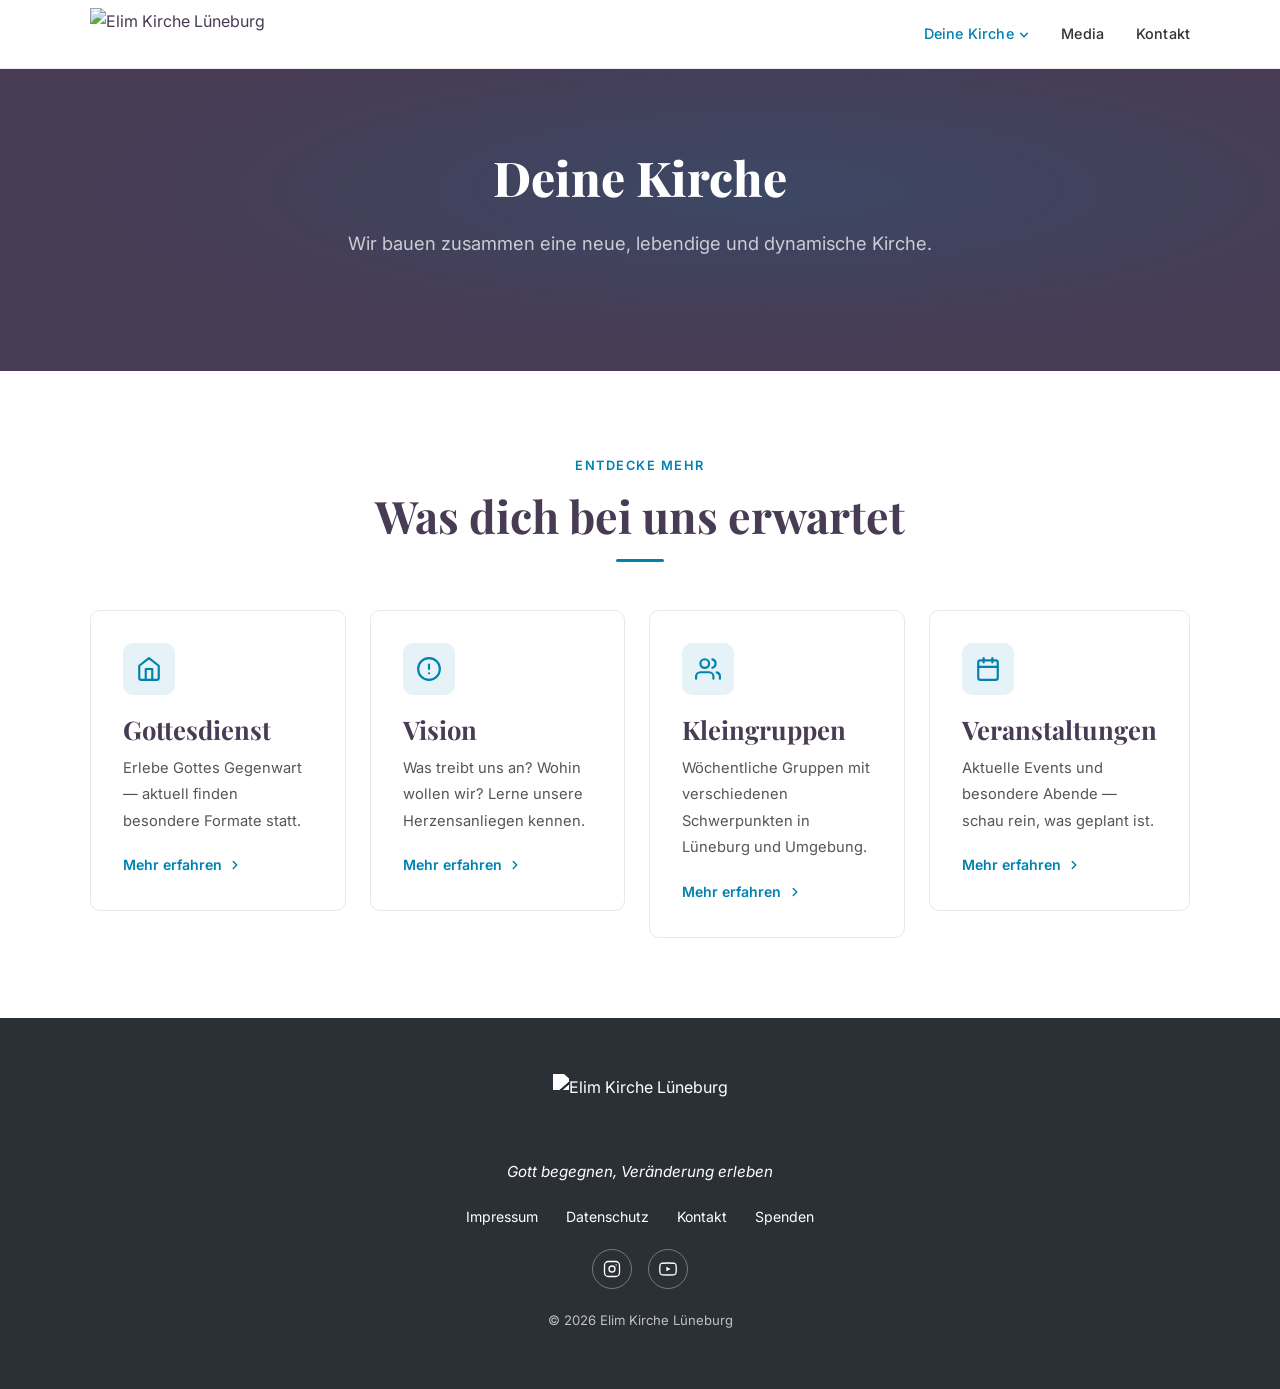
==== deine-kirche/index.html @ 9534fe43 "Add color palette, dropdown nav, and footer refinements - Apply primary/secondary/accent palette sit" ====
<!DOCTYPE html>
<html lang="de">
<head>
  <meta charset="UTF-8" />
  <meta name="viewport" content="width=device-width, initial-scale=1.0" />
  <title>Deine Kirche — Elim Kirche Lüneburg</title>
  <link rel="preconnect" href="https://fonts.googleapis.com" />
  <link rel="preconnect" href="https://fonts.gstatic.com" crossorigin />
  <link href="https://fonts.googleapis.com/css2?family=Playfair+Display:wght@700;800&family=Inter:wght@400;500;600&display=swap" rel="stylesheet" />
  <link rel="stylesheet" href="../css/style.css" />
</head>
<body>

  <!-- NAVIGATION -->
  <nav class="nav">
    <div class="nav-inner">
      <a href="../index.html" class="nav-logo"><img src="../images/logo.svg" alt="Elim Kirche Lüneburg"></a>
      <button class="nav-toggle" id="navToggle" aria-label="Menü öffnen">
        <span></span><span></span><span></span>
      </button>
      <ul class="nav-links" id="navLinks">
        <li class="nav-dropdown is-current">
          <a href="index.html" class="nav-dropdown-toggle active">
            Deine Kirche
            <svg class="nav-dropdown-caret" viewBox="0 0 12 12" width="10" height="10" aria-hidden="true">
              <path d="M2 4l4 4 4-4" fill="none" stroke="currentColor" stroke-width="1.8" stroke-linecap="round" stroke-linejoin="round"/>
            </svg>
          </a>
          <ul class="nav-dropdown-menu">
            <li><a href="vision.html">Vision</a></li>
            <li><a href="gottesdienst.html">Gottesdienst</a></li>
            <li><a href="kleingruppen.html">Kleingruppen</a></li>
            <li><a href="veranstaltungen.html">Veranstaltungen</a></li>
          </ul>
        </li>
        <li><a href="../media/">Media</a></li>
        <li><a href="../kontakt.html">Kontakt</a></li>
      </ul>
    </div>
  </nav>

  <!-- HERO -->
  <section class="hero hero--page">
    <div class="hero-inner">
      <h1>Deine Kirche</h1>
      <p>Wir bauen zusammen eine neue, lebendige und dynamische Kirche.</p>
    </div>
  </section>

  <!-- SUB-PAGE CARD GRID -->
  <section class="section">
    <div class="section-inner">
      <div class="text-center" style="margin-bottom:3rem;">
        <span class="section-label">Entdecke mehr</span>
        <h2 class="section-title">Was dich bei uns erwartet</h2>
        <div class="divider"></div>
      </div>

      <div class="grid-4">

        <!-- Gottesdienst -->
        <a href="gottesdienst.html" class="card-link">
          <div class="card">
            <div class="card-icon">
              <svg viewBox="0 0 24 24"><path d="M3 9l9-7 9 7v11a2 2 0 0 1-2 2H5a2 2 0 0 1-2-2z"/><polyline points="9 22 9 12 15 12 15 22"/></svg>
            </div>
            <h3>Gottesdienst</h3>
            <p style="font-size:0.92rem;">Erlebe Gottes Gegenwart — aktuell finden besondere Formate statt.</p>
            <div class="card-arrow">
              Mehr erfahren
              <svg viewBox="0 0 24 24"><polyline points="9 18 15 12 9 6"/></svg>
            </div>
          </div>
        </a>

        <!-- Vision -->
        <a href="vision.html" class="card-link">
          <div class="card">
            <div class="card-icon">
              <svg viewBox="0 0 24 24"><circle cx="12" cy="12" r="10"/><line x1="12" y1="8" x2="12" y2="12"/><line x1="12" y1="16" x2="12.01" y2="16"/></svg>
            </div>
            <h3>Vision</h3>
            <p style="font-size:0.92rem;">Was treibt uns an? Wohin wollen wir? Lerne unsere Herzensanliegen kennen.</p>
            <div class="card-arrow">
              Mehr erfahren
              <svg viewBox="0 0 24 24"><polyline points="9 18 15 12 9 6"/></svg>
            </div>
          </div>
        </a>

        <!-- Kleingruppen -->
        <a href="kleingruppen.html" class="card-link">
          <div class="card">
            <div class="card-icon">
              <svg viewBox="0 0 24 24"><path d="M17 21v-2a4 4 0 0 0-4-4H5a4 4 0 0 0-4 4v2"/><circle cx="9" cy="7" r="4"/><path d="M23 21v-2a4 4 0 0 0-3-3.87"/><path d="M16 3.13a4 4 0 0 1 0 7.75"/></svg>
            </div>
            <h3>Kleingruppen</h3>
            <p style="font-size:0.92rem;">Wöchentliche Gruppen mit verschiedenen Schwerpunkten in Lüneburg und Umgebung.</p>
            <div class="card-arrow">
              Mehr erfahren
              <svg viewBox="0 0 24 24"><polyline points="9 18 15 12 9 6"/></svg>
            </div>
          </div>
        </a>

        <!-- Veranstaltungen -->
        <a href="veranstaltungen.html" class="card-link">
          <div class="card">
            <div class="card-icon">
              <svg viewBox="0 0 24 24"><rect x="3" y="4" width="18" height="18" rx="2" ry="2"/><line x1="16" y1="2" x2="16" y2="6"/><line x1="8" y1="2" x2="8" y2="6"/><line x1="3" y1="10" x2="21" y2="10"/></svg>
            </div>
            <h3>Veranstaltungen</h3>
            <p style="font-size:0.92rem;">Aktuelle Events und besondere Abende — schau rein, was geplant ist.</p>
            <div class="card-arrow">
              Mehr erfahren
              <svg viewBox="0 0 24 24"><polyline points="9 18 15 12 9 6"/></svg>
            </div>
          </div>
        </a>

      </div>
    </div>
  </section>

  <!-- FOOTER -->
  <footer class="footer">
    <div class="footer-inner">
      <div class="footer-logo"><img src="../images/logo.svg" alt="Elim Kirche Lüneburg"></div>
      <p class="footer-tagline">Gott begegnen, Veränderung erleben</p>
      <nav class="footer-links">
        <a href="../impressum.html">Impressum</a>
        <a href="../datenschutz.html">Datenschutz</a>
        <a href="../kontakt.html">Kontakt</a>
        <a href="../kontakt.html#spenden">Spenden</a>
      </nav>
      <div class="footer-social">
        <a href="https://www.instagram.com/elim.lueneburg/" target="_blank" rel="noopener" aria-label="Instagram">
          <svg viewBox="0 0 24 24"><rect x="2" y="2" width="20" height="20" rx="5" ry="5"/><circle cx="12" cy="12" r="4"/><path d="M17.5 6.5h.01"/></svg>
        </a>
        <a href="https://www.youtube.com/@elimkirchegeesthacht3733" target="_blank" rel="noopener" aria-label="YouTube">
          <svg viewBox="0 0 24 24"><path d="M22.54 6.42a2.78 2.78 0 0 0-1.95-1.96C18.88 4 12 4 12 4s-6.88 0-8.59.46A2.78 2.78 0 0 0 1.46 6.42 29 29 0 0 0 1 12a29 29 0 0 0 .46 5.58 2.78 2.78 0 0 0 1.95 1.96C5.12 20 12 20 12 20s6.88 0 8.59-.46a2.78 2.78 0 0 0 1.96-1.96A29 29 0 0 0 23 12a29 29 0 0 0-.46-5.58z"/><polygon points="9.75 15.02 15.5 12 9.75 8.98 9.75 15.02" fill="currentColor" stroke="none"/></svg>
        </a>
      </div>
      <p class="footer-copy">&copy; 2026 Elim Kirche Lüneburg</p>
    </div>
  </footer>

  <script>
    const toggle = document.getElementById('navToggle');
    const links  = document.getElementById('navLinks');
    toggle.addEventListener('click', () => links.classList.toggle('is-open'));
  </script>

</body>
</html>
---- css/style.css ----
/* ===================================================
   Elim Kirche Lüneburg — Main Stylesheet
   =================================================== */

/* --- Google Fonts are imported in HTML <head> --- */

/* ===================================================
   1. CSS RESET & BASE
   =================================================== */
*, *::before, *::after {
  box-sizing: border-box;
  margin: 0;
  padding: 0;
}

html {
  scroll-behavior: smooth;
}

body {
  font-family: 'Inter', sans-serif;
  font-size: 16px;
  line-height: 1.7;
  color: #1a1a1a;
  background-color: #ffffff;
}

img {
  max-width: 100%;
  display: block;
}

a {
  color: inherit;
  text-decoration: none;
}

ul {
  list-style: none;
}

/* ===================================================
   2. TYPOGRAPHY
   =================================================== */
h1, h2, h3, h4 {
  font-family: 'Playfair Display', serif;
  font-weight: 700;
  line-height: 1.2;
}

h1 { font-size: clamp(2.2rem, 5vw, 3.8rem); }
h2 { font-size: clamp(1.8rem, 3.5vw, 2.8rem); }
h3 { font-size: clamp(1.2rem, 2.5vw, 1.6rem); }
h4 { font-size: 1.15rem; }

p {
  font-size: 1.05rem;
  color: #4a4a4a;
  line-height: 1.8;
}

/* ===================================================
   3. LAYOUT UTILITY
   =================================================== */
.container {
  max-width: 1100px;
  margin: 0 auto;
  padding: 0 2rem;
}

.section {
  padding: 5rem 2rem;
}

.section-inner {
  max-width: 1100px;
  margin: 0 auto;
}

.section--gray {
  background-color: #f9f9f9;
}

.section--dark {
  background-color: #483B54;
  color: #fff;
}

.text-center {
  text-align: center;
}

/* ===================================================
   4. NAVIGATION
   =================================================== */
.nav {
  position: sticky;
  top: 0;
  z-index: 1000;
  background-color: #ffffff;
  border-bottom: 1px solid #ebebeb;
  padding: 0 2rem;
}

.nav-inner {
  max-width: 1100px;
  margin: 0 auto;
  display: flex;
  align-items: center;
  justify-content: space-between;
  height: 68px;
}

.nav-logo {
  display: inline-flex;
  align-items: center;
  color: #483B54;
}

.nav-logo img {
  height: 52px;
  width: auto;
  display: block;
}

.nav-links {
  display: flex;
  align-items: center;
  gap: 2rem;
}

.nav-links a {
  font-size: 0.9rem;
  font-weight: 500;
  color: #333;
  transition: color 0.2s ease;
  letter-spacing: 0.01em;
}

.nav-links a:hover {
  color: #0081AF;
}

.nav-links a.active {
  color: #0081AF;
}

/* Dropdown */
.nav-dropdown {
  position: relative;
}

.nav-dropdown-toggle {
  display: inline-flex;
  align-items: center;
  gap: 0.35rem;
}

.nav-dropdown-caret {
  transition: transform 0.2s ease;
}

.nav-dropdown:hover .nav-dropdown-caret,
.nav-dropdown:focus-within .nav-dropdown-caret {
  transform: rotate(180deg);
}

.nav-dropdown-menu {
  position: absolute;
  top: calc(100% + 6px);
  left: 50%;
  transform: translateX(-50%) translateY(-6px);
  background: #ffffff;
  border: 1px solid #ebebeb;
  border-radius: 8px;
  box-shadow: 0 12px 32px rgba(0, 0, 0, 0.08);
  padding: 0.5rem 0;
  min-width: 200px;
  list-style: none;
  margin: 0;
  opacity: 0;
  visibility: hidden;
  transition: opacity 0.18s ease, visibility 0.18s ease, transform 0.18s ease;
  z-index: 1100;
}

.nav-dropdown:hover .nav-dropdown-menu,
.nav-dropdown:focus-within .nav-dropdown-menu {
  opacity: 1;
  visibility: visible;
  transform: translateX(-50%) translateY(0);
}

.nav-dropdown-menu li {
  margin: 0;
}

.nav-dropdown-menu a {
  display: block;
  padding: 0.55rem 1.25rem;
  font-size: 0.88rem;
  color: #333;
  white-space: nowrap;
}

.nav-dropdown-menu a:hover,
.nav-dropdown-menu a.active {
  background: rgba(0, 129, 175, 0.08);
  color: #0081AF;
}

/* Mobile nav toggle */
.nav-toggle {
  display: none;
  flex-direction: column;
  gap: 5px;
  cursor: pointer;
  background: none;
  border: none;
  padding: 4px;
}

.nav-toggle span {
  display: block;
  width: 24px;
  height: 2px;
  background-color: #483B54;
  border-radius: 2px;
  transition: all 0.3s ease;
}

/* ===================================================
   5. HERO SECTION
   =================================================== */
.hero {
  background-color: #483B54;
  background-image: url('../images/pexels-caleboquendo-34328517.jpg');
  background-size: cover;
  background-position: center;
  background-repeat: no-repeat;
  color: #ffffff;
  padding: 7rem 2rem 7rem;
  text-align: center;
  position: relative;
  overflow: hidden;
}

.hero::before {
  content: '';
  position: absolute;
  inset: 0;
  background:
    radial-gradient(ellipse at 60% 40%, rgba(0, 129, 175, 0.18) 0%, transparent 65%),
    linear-gradient(180deg, rgba(72, 59, 84, 0.55) 0%, rgba(72, 59, 84, 0.75) 100%);
  pointer-events: none;
}

.hero-inner {
  max-width: 820px;
  margin: 0 auto;
  position: relative;
  z-index: 1;
}

.hero h1 {
  color: #ffffff;
  margin-bottom: 1.25rem;
  font-weight: 800;
}

.hero p {
  font-size: 1.15rem;
  color: #c9cdd4;
  max-width: 600px;
  margin: 0 auto 2rem;
  line-height: 1.75;
}

/* Hero — page-level variant (slightly smaller) */
.hero--page {
  padding: 5rem 2rem 5rem;
}

.hero--page h1 {
  font-size: clamp(2rem, 4vw, 3rem);
}

/* ===================================================
   6. BUTTONS
   =================================================== */
.btn {
  display: inline-block;
  padding: 0.8rem 1.8rem;
  border-radius: 6px;
  font-family: 'Inter', sans-serif;
  font-size: 0.95rem;
  font-weight: 600;
  cursor: pointer;
  transition: all 0.22s ease;
  letter-spacing: 0.01em;
  border: 2px solid transparent;
}

.btn-primary {
  background-color: #0081AF;
  color: #ffffff;
  border-color: #0081AF;
}

.btn-primary:hover {
  background-color: #006a91;
  border-color: #006a91;
  transform: translateY(-1px);
  box-shadow: 0 6px 20px rgba(0, 129, 175, 0.3);
}

.btn-outline {
  background-color: transparent;
  color: #0081AF;
  border-color: #0081AF;
}

.btn-outline:hover {
  background-color: #0081AF;
  color: #ffffff;
  transform: translateY(-1px);
}

.btn-outline-white {
  background-color: transparent;
  color: #ffffff;
  border-color: rgba(255, 255, 255, 0.5);
}

.btn-outline-white:hover {
  background-color: rgba(255, 255, 255, 0.1);
  border-color: #ffffff;
}

/* ===================================================
   7. CARDS
   =================================================== */
.card {
  background-color: #ffffff;
  border: 1px solid #e8e8e8;
  border-radius: 10px;
  padding: 2rem;
  transition: box-shadow 0.25s ease, transform 0.25s ease;
}

.card:hover {
  box-shadow: 0 8px 32px rgba(0, 0, 0, 0.1);
  transform: translateY(-3px);
}

.card-icon {
  width: 52px;
  height: 52px;
  background-color: rgba(0, 129, 175, 0.1);
  border-radius: 10px;
  display: flex;
  align-items: center;
  justify-content: center;
  margin-bottom: 1.2rem;
}

.card-icon svg {
  width: 26px;
  height: 26px;
  stroke: #0081AF;
  fill: none;
  stroke-width: 2;
  stroke-linecap: round;
  stroke-linejoin: round;
}

.card h3 {
  margin-bottom: 0.6rem;
  color: #483B54;
}

.card p {
  font-size: 0.95rem;
  color: #555;
}

/* Card link variant */
.card-link {
  display: block;
  text-decoration: none;
  color: inherit;
}

.card-link .card-arrow {
  display: inline-flex;
  align-items: center;
  gap: 0.4rem;
  margin-top: 1.2rem;
  font-size: 0.88rem;
  font-weight: 600;
  color: #0081AF;
}

.card-link .card-arrow svg {
  width: 14px;
  height: 14px;
  stroke: #0081AF;
  fill: none;
  stroke-width: 2.5;
  stroke-linecap: round;
  stroke-linejoin: round;
  transition: transform 0.2s ease;
}

.card-link:hover .card-arrow svg {
  transform: translateX(3px);
}

/* Sermon card */
.sermon-card {
  background-color: #ffffff;
  border: 1px solid #e8e8e8;
  border-radius: 10px;
  padding: 1.6rem 1.8rem;
  transition: box-shadow 0.25s ease, transform 0.25s ease;
}

.sermon-card:hover {
  box-shadow: 0 8px 32px rgba(0, 0, 0, 0.1);
  transform: translateY(-3px);
}

.sermon-card .sermon-meta {
  font-size: 0.82rem;
  font-weight: 600;
  color: #0081AF;
  text-transform: uppercase;
  letter-spacing: 0.06em;
  margin-bottom: 0.5rem;
}

.sermon-card h3 {
  font-size: 1.1rem;
  margin-bottom: 0.4rem;
  color: #483B54;
}

.sermon-card .sermon-date {
  font-size: 0.88rem;
  color: #888;
}

/* ===================================================
   8. GRID LAYOUTS
   =================================================== */
.grid-3 {
  display: grid;
  grid-template-columns: repeat(3, 1fr);
  gap: 1.5rem;
}

.grid-4 {
  display: grid;
  grid-template-columns: repeat(4, 1fr);
  gap: 1.5rem;
}

.grid-2 {
  display: grid;
  grid-template-columns: repeat(2, 1fr);
  gap: 2.5rem;
}

/* ===================================================
   9. TAGS / BADGES
   =================================================== */
.tag {
  display: inline-block;
  padding: 0.25rem 0.75rem;
  border-radius: 20px;
  font-size: 0.78rem;
  font-weight: 600;
  letter-spacing: 0.04em;
}

.tag-orange {
  background-color: #99D1EB;
  color: #006a91;
}

.btn-accent {
  background-color: #e05c1a;
  color: #ffffff;
  border-color: #e05c1a;
}

.btn-accent:hover {
  background-color: #c94e12;
  border-color: #c94e12;
  transform: translateY(-1px);
  box-shadow: 0 6px 20px rgba(224, 92, 26, 0.35);
}

.tag-gray {
  background-color: #f0f0f0;
  color: #555;
}

/* ===================================================
   10. SECTION HEADINGS HELPER
   =================================================== */
.section-label {
  display: inline-block;
  font-size: 0.8rem;
  font-weight: 600;
  letter-spacing: 0.12em;
  text-transform: uppercase;
  color: #0081AF;
  margin-bottom: 0.8rem;
}

.section-title {
  margin-bottom: 1rem;
  color: #483B54;
}

.section-subtitle {
  font-size: 1.05rem;
  color: #555;
  max-width: 600px;
  margin-bottom: 2.5rem;
}

.section-subtitle--center {
  margin-left: auto;
  margin-right: auto;
}

/* ===================================================
   11. TWO-COLUMN CONTENT
   =================================================== */
.two-col {
  display: grid;
  grid-template-columns: 1fr 1fr;
  gap: 4rem;
  align-items: start;
}

.content-block h3 {
  font-size: 1.1rem;
  margin-bottom: 0.5rem;
  color: #483B54;
}

.content-block p {
  font-size: 0.97rem;
  color: #555;
  margin-bottom: 1.5rem;
}

.content-block .detail-row {
  display: flex;
  gap: 0.75rem;
  margin-bottom: 0.5rem;
  font-size: 0.95rem;
  color: #444;
}

.content-block .detail-icon {
  color: #0081AF;
  flex-shrink: 0;
  margin-top: 2px;
}

/* ===================================================
   12. PLATFORM CARDS
   =================================================== */
.platform-card {
  background-color: #ffffff;
  border: 1px solid #e8e8e8;
  border-radius: 10px;
  padding: 2rem;
  text-align: center;
  transition: box-shadow 0.25s ease, transform 0.25s ease;
}

.platform-card:hover {
  box-shadow: 0 8px 32px rgba(0, 0, 0, 0.1);
  transform: translateY(-3px);
}

.platform-card .platform-name {
  font-family: 'Playfair Display', serif;
  font-size: 1.25rem;
  font-weight: 700;
  color: #483B54;
  margin-bottom: 0.5rem;
}

.platform-card p {
  font-size: 0.92rem;
  color: #666;
  margin-bottom: 1.4rem;
}

/* ===================================================
   13. KLEINGRUPPEN CARDS
   =================================================== */
.group-card {
  background-color: #ffffff;
  border: 1px solid #e8e8e8;
  border-radius: 10px;
  padding: 1.4rem 1.6rem;
  transition: box-shadow 0.22s ease, transform 0.22s ease;
}

.group-card:hover {
  box-shadow: 0 6px 24px rgba(0, 0, 0, 0.09);
  transform: translateY(-2px);
}

.group-card h4 {
  font-family: 'Playfair Display', serif;
  font-size: 1rem;
  color: #483B54;
  margin-bottom: 0.4rem;
}

.group-card .group-desc {
  font-size: 0.88rem;
  color: #666;
  margin-bottom: 0.75rem;
}

/* ===================================================
   14. PAGE HEADER (Impressum / Datenschutz)
   =================================================== */
.page-header {
  background-color: #f9f9f9;
  padding: 3.5rem 2rem;
  border-bottom: 1px solid #ebebeb;
}

.page-header h1 {
  font-size: clamp(1.8rem, 3.5vw, 2.6rem);
  color: #483B54;
}

.page-content {
  padding: 4rem 2rem;
}

.page-content-inner {
  max-width: 780px;
  margin: 0 auto;
}

.page-content h2 {
  font-size: 1.4rem;
  margin: 2rem 0 0.6rem;
  color: #483B54;
}

.page-content p {
  font-size: 0.97rem;
  color: #555;
  margin-bottom: 1rem;
}

.page-content a {
  color: #0081AF;
}

.page-content a:hover {
  text-decoration: underline;
}

/* ===================================================
   15. FOOTER
   =================================================== */
.footer {
  background-color: #2B2F36;
  color: #ffffff;
  padding: 3.5rem 2rem;
}

.footer-inner {
  max-width: 1100px;
  margin: 0 auto;
  display: flex;
  flex-direction: column;
  align-items: center;
  text-align: center;
  gap: 1.25rem;
}

.footer-logo {
  color: #ffffff;
}

.footer-logo img {
  height: 64px;
  width: auto;
  display: block;
  filter: brightness(0) invert(1);
}

.footer-tagline {
  font-style: italic;
  font-size: 0.95rem;
  color: #ffffff;
}

.footer-links {
  display: flex;
  gap: 1.75rem;
  flex-wrap: wrap;
  justify-content: center;
}

.footer-links a {
  font-size: 0.88rem;
  color: #ffffff;
  transition: color 0.2s ease;
}

.footer-links a:hover {
  color: #99D1EB;
}

.footer-copy {
  font-size: 0.82rem;
  color: rgba(255, 255, 255, 0.7);
}

.footer-social {
  display: flex;
  gap: 1rem;
  justify-content: center;
}

.footer-social a {
  display: flex;
  align-items: center;
  justify-content: center;
  width: 40px;
  height: 40px;
  border-radius: 50%;
  border: 1px solid rgba(255, 255, 255, 0.35);
  color: #ffffff;
  transition: border-color 0.2s, color 0.2s, background 0.2s;
}

.footer-social a:hover {
  border-color: #ffffff;
  color: #99D1EB;
  background: rgba(255, 255, 255, 0.1);
}

.footer-social svg {
  width: 18px;
  height: 18px;
  fill: none;
  stroke: currentColor;
  stroke-width: 1.75;
  stroke-linecap: round;
  stroke-linejoin: round;
}

/* ===================================================
   16. UTILITY CLASSES
   =================================================== */
.mt-1 { margin-top: 0.5rem; }
.mt-2 { margin-top: 1rem; }
.mt-3 { margin-top: 1.5rem; }
.mt-4 { margin-top: 2rem; }
.mt-5 { margin-top: 3rem; }
.mb-1 { margin-bottom: 0.5rem; }
.mb-2 { margin-bottom: 1rem; }
.mb-3 { margin-bottom: 1.5rem; }
.mb-4 { margin-bottom: 2rem; }
.mb-5 { margin-bottom: 3rem; }

.divider {
  width: 48px;
  height: 3px;
  background-color: #0081AF;
  border-radius: 2px;
  margin: 0 auto 2rem;
}

.divider--left {
  margin-left: 0;
}

/* Kontakt info */
.info-label {
  font-size: 0.78rem;
  font-weight: 600;
  text-transform: uppercase;
  letter-spacing: 0.1em;
  color: #0081AF;
  margin-bottom: 0.25rem;
}

.info-value {
  font-size: 1rem;
  color: #1a1a1a;
  margin-bottom: 0.2rem;
}

.info-sub {
  font-size: 0.88rem;
  color: #888;
}

.info-block {
  margin-bottom: 2rem;
}

/* IBAN block */
.bank-detail {
  background-color: #f9f9f9;
  border: 1px solid #e8e8e8;
  border-radius: 8px;
  padding: 1.25rem 1.5rem;
  margin-top: 1rem;
  font-size: 0.93rem;
  color: #333;
  line-height: 1.9;
}

.bank-detail strong {
  font-weight: 600;
}

/* ===================================================
   17. RESPONSIVE
   =================================================== */
@media (max-width: 900px) {
  .grid-4 {
    grid-template-columns: repeat(2, 1fr);
  }

  .grid-3 {
    grid-template-columns: repeat(2, 1fr);
  }

  .two-col {
    grid-template-columns: 1fr;
    gap: 2.5rem;
  }
}

@media (max-width: 680px) {
  .nav-links {
    display: none;
    position: absolute;
    top: 68px;
    left: 0;
    right: 0;
    background: #fff;
    flex-direction: column;
    align-items: flex-start;
    padding: 1.25rem 2rem 1.5rem;
    gap: 1.1rem;
    border-bottom: 1px solid #ebebeb;
    box-shadow: 0 8px 24px rgba(0,0,0,0.07);
  }

  .nav-links.is-open {
    display: flex;
  }

  .nav-toggle {
    display: flex;
  }

  /* Mobile dropdown: inline submenu, no hover */
  .nav-dropdown {
    width: 100%;
  }

  .nav-dropdown-menu {
    position: static;
    transform: none;
    opacity: 1;
    visibility: visible;
    box-shadow: none;
    border: none;
    padding: 0.5rem 0 0 1rem;
    min-width: 0;
    background: transparent;
  }

  .nav-dropdown-menu a {
    padding: 0.35rem 0;
  }

  .nav-dropdown:hover .nav-dropdown-menu,
  .nav-dropdown:focus-within .nav-dropdown-menu {
    transform: none;
  }

  .nav {
    position: sticky;
  }

  .grid-3,
  .grid-4 {
    grid-template-columns: 1fr;
  }

  .grid-2 {
    grid-template-columns: 1fr;
    gap: 1.5rem;
  }

  .hero {
    padding: 5rem 1.5rem;
  }

  .section {
    padding: 3.5rem 1.5rem;
  }
}
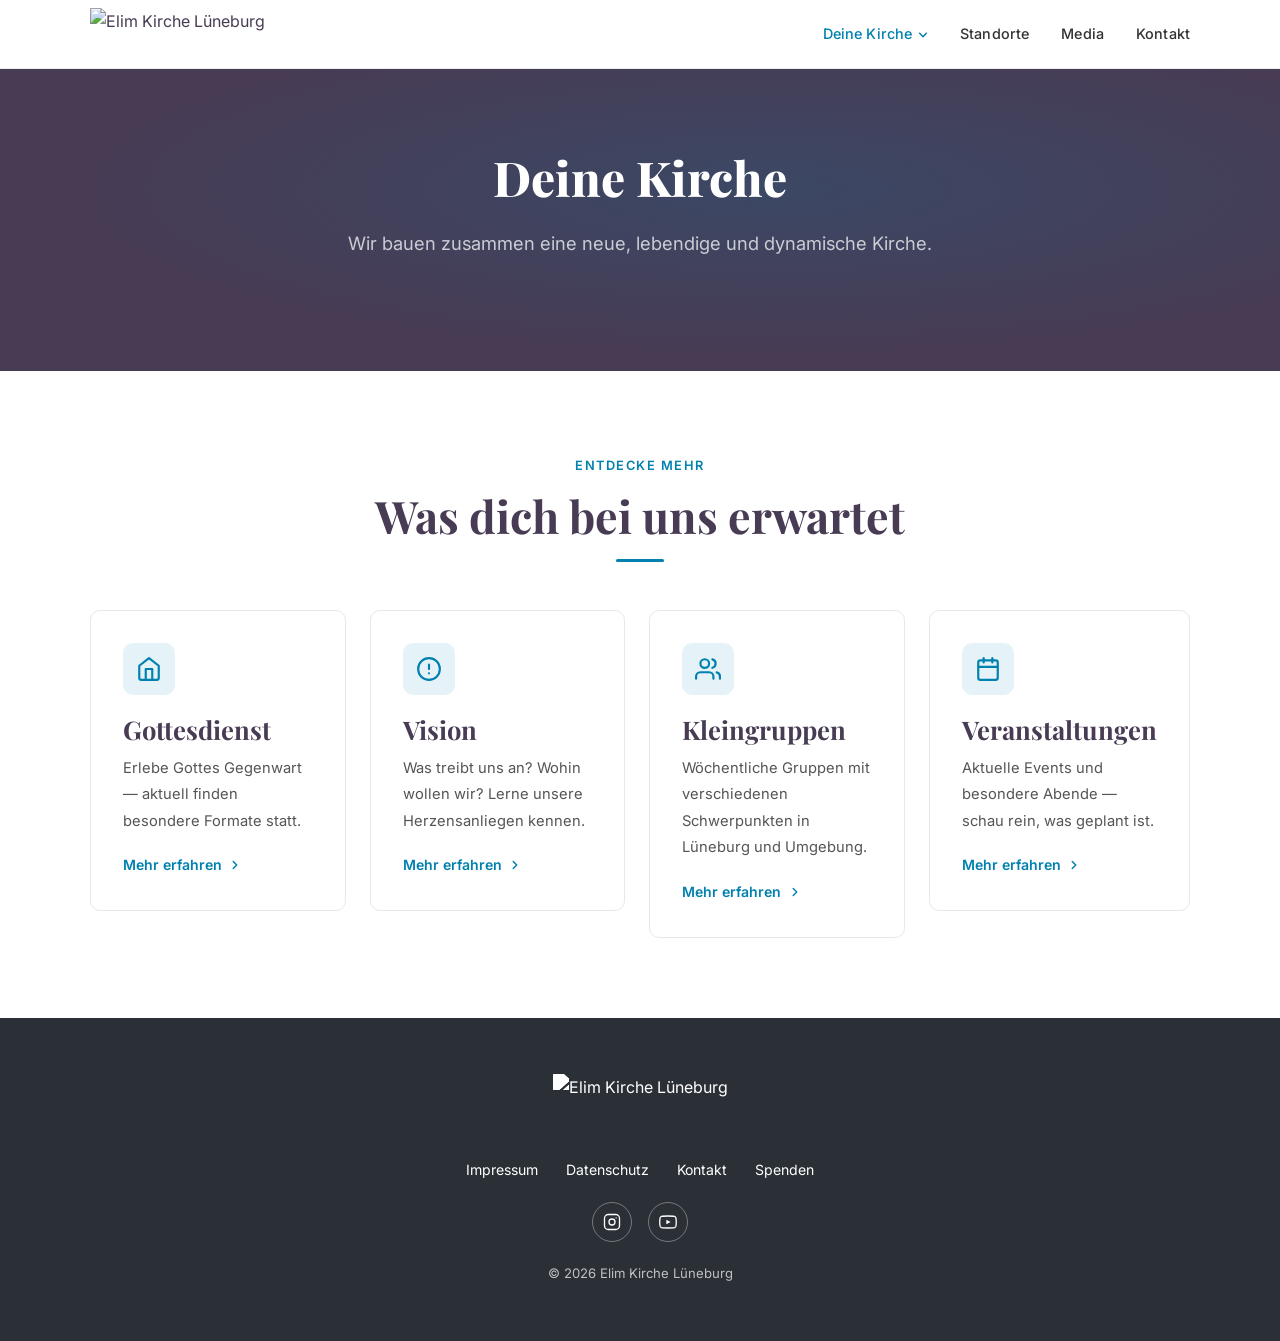
==== commit 8df125f9: "Remove footer tagline and center logo Drop "Gott begegnen, Veränderung erleben" from footer; logo is" ====
--- a/deine-kirche/index.html
+++ b/deine-kirche/index.html
@@ -33,6 +33,7 @@
             <li><a href="veranstaltungen.html">Veranstaltungen</a></li>
           </ul>
         </li>
+        <li><a href="../standorte.html">Standorte</a></li>
         <li><a href="../media/">Media</a></li>
         <li><a href="../kontakt.html">Kontakt</a></li>
       </ul>
@@ -125,8 +126,9 @@
   <!-- FOOTER -->
   <footer class="footer">
     <div class="footer-inner">
-      <div class="footer-logo"><img src="../images/logo.svg" alt="Elim Kirche Lüneburg"></div>
-      <p class="footer-tagline">Gott begegnen, Veränderung erleben</p>
+      <div class="footer-brand">
+        <div class="footer-logo"><img src="../images/logo.svg" alt="Elim Kirche Lüneburg"></div>
+      </div>
       <nav class="footer-links">
         <a href="../impressum.html">Impressum</a>
         <a href="../datenschutz.html">Datenschutz</a>
--- a/css/style.css
+++ b/css/style.css
@@ -353,6 +353,25 @@
   transform: translateY(-3px);
 }
 
+/* Dinner-party card with photo background */
+.dinner-card {
+  position: relative;
+  overflow: hidden;
+  border-color: transparent;
+  color: #fff;
+  padding: 0;
+  background:
+    linear-gradient(180deg, rgba(0,0,0,0.45) 0%, rgba(0,0,0,0.7) 100%),
+    url('../images/pizza_stock_dinnerparty.jpg') center center / cover no-repeat;
+  min-height: 320px;
+}
+
+.dinner-card-inner {
+  position: relative;
+  z-index: 1;
+  padding: 2rem;
+}
+
 .card-icon {
   width: 52px;
   height: 52px;
@@ -694,6 +713,14 @@
   gap: 1.25rem;
 }
 
+.footer-brand {
+  display: flex;
+  align-items: center;
+  gap: 1.25rem;
+  flex-wrap: wrap;
+  justify-content: center;
+}
+
 .footer-logo {
   color: #ffffff;
 }
@@ -709,6 +736,7 @@
   font-style: italic;
   font-size: 0.95rem;
   color: #ffffff;
+  margin: 0;
 }
 
 .footer-links {
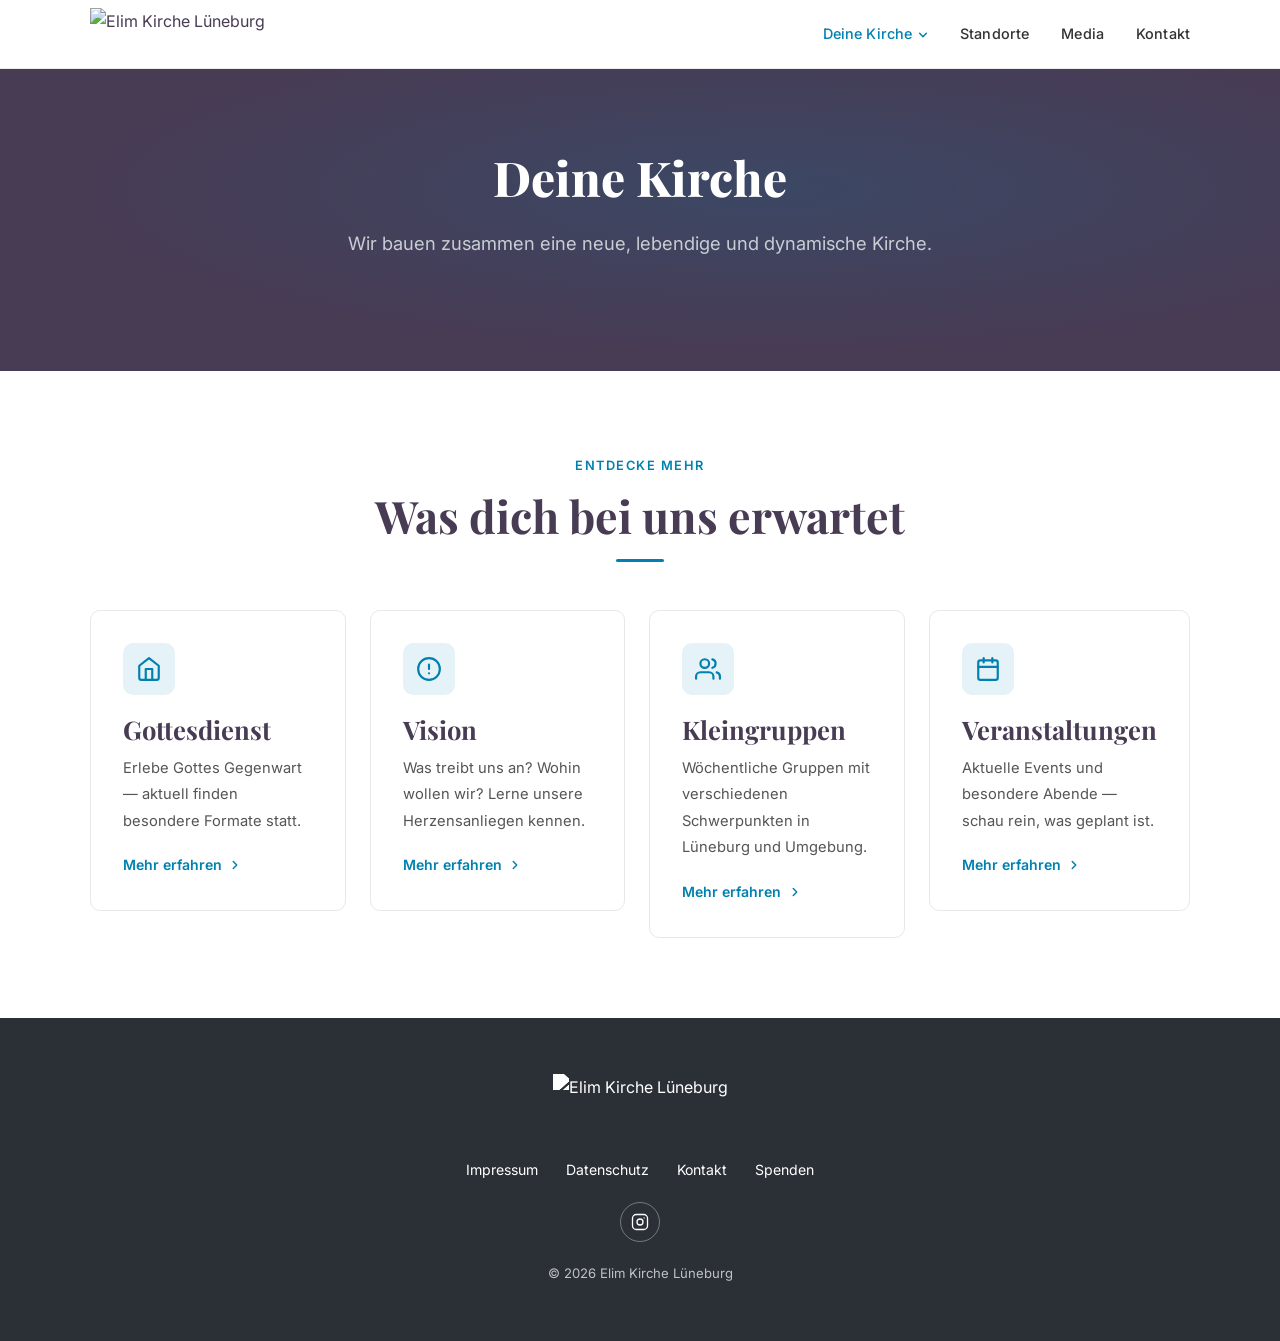
==== commit dc4845d5: "Remove YouTube link from footer Co-Authored-By: Claude Opus 4.7 (1M context) <noreply@anthropic.com>" ====
--- a/deine-kirche/index.html
+++ b/deine-kirche/index.html
@@ -139,9 +139,6 @@
         <a href="https://www.instagram.com/elim.lueneburg/" target="_blank" rel="noopener" aria-label="Instagram">
           <svg viewBox="0 0 24 24"><rect x="2" y="2" width="20" height="20" rx="5" ry="5"/><circle cx="12" cy="12" r="4"/><path d="M17.5 6.5h.01"/></svg>
         </a>
-        <a href="https://www.youtube.com/@elimkirchegeesthacht3733" target="_blank" rel="noopener" aria-label="YouTube">
-          <svg viewBox="0 0 24 24"><path d="M22.54 6.42a2.78 2.78 0 0 0-1.95-1.96C18.88 4 12 4 12 4s-6.88 0-8.59.46A2.78 2.78 0 0 0 1.46 6.42 29 29 0 0 0 1 12a29 29 0 0 0 .46 5.58 2.78 2.78 0 0 0 1.95 1.96C5.12 20 12 20 12 20s6.88 0 8.59-.46a2.78 2.78 0 0 0 1.96-1.96A29 29 0 0 0 23 12a29 29 0 0 0-.46-5.58z"/><polygon points="9.75 15.02 15.5 12 9.75 8.98 9.75 15.02" fill="currentColor" stroke="none"/></svg>
-        </a>
       </div>
       <p class="footer-copy">&copy; 2026 Elim Kirche Lüneburg</p>
     </div>
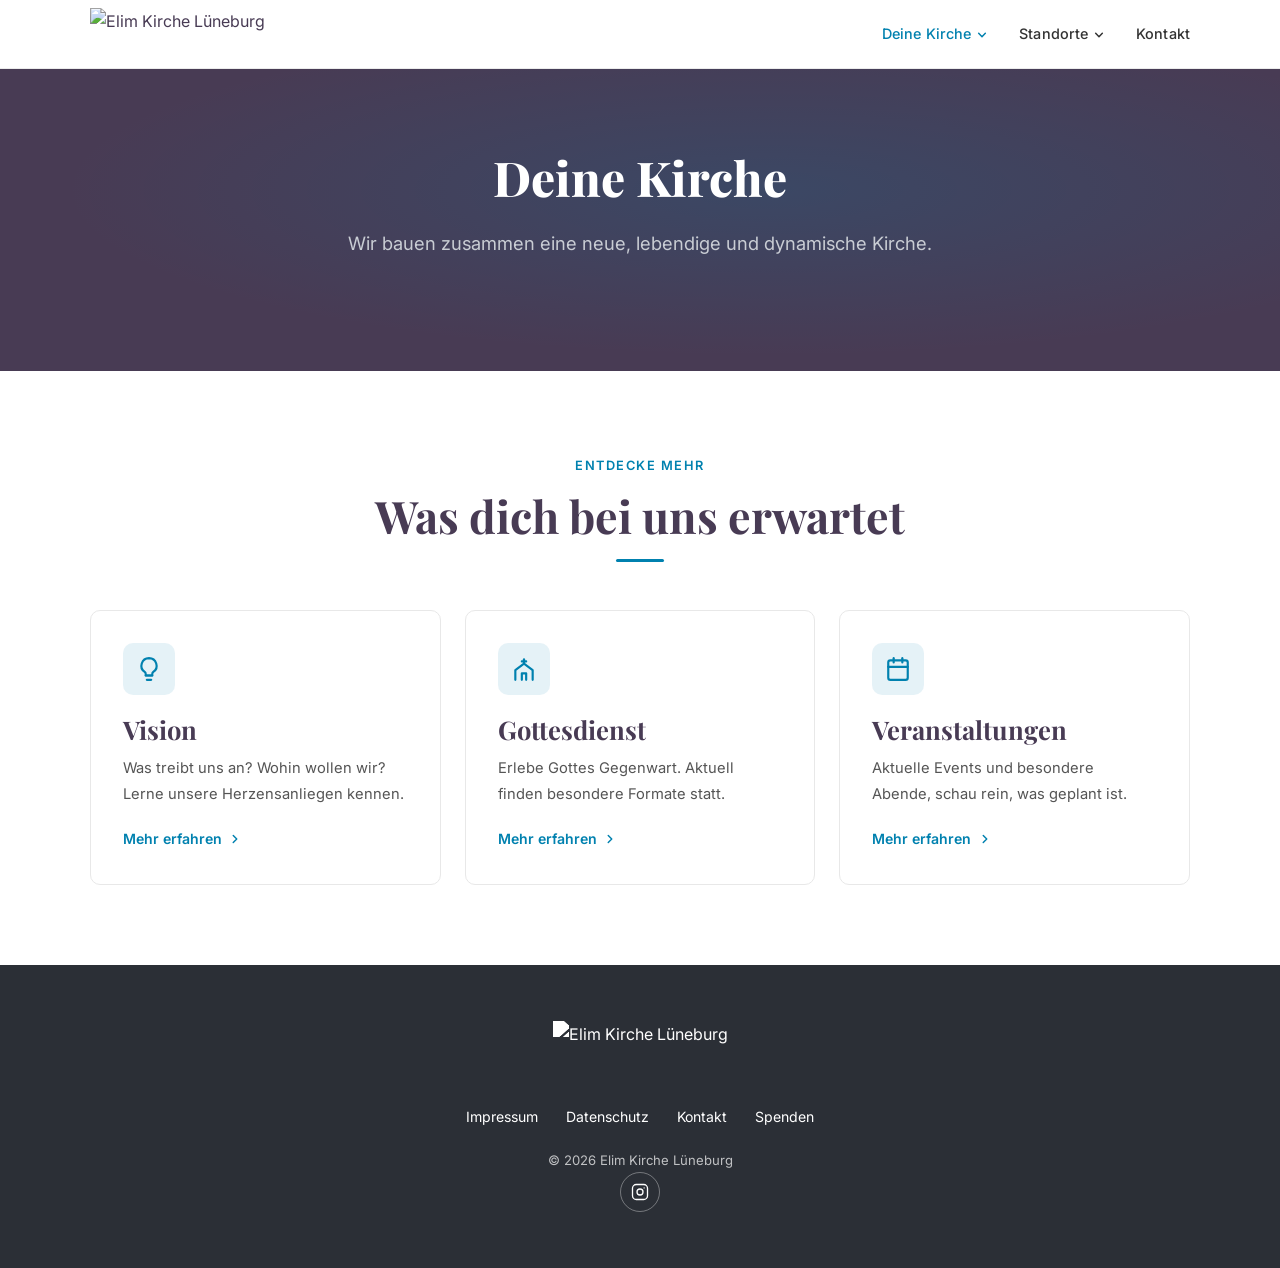
==== commit 09da0335: "Make Standorte nav a dropdown (Geesthacht/Lüneburg/Winsen); Winsen address to Winsen (Luhe) Co-Autho" ====
--- a/deine-kirche/index.html
+++ b/deine-kirche/index.html
@@ -3,7 +3,7 @@
 <head>
   <meta charset="UTF-8" />
   <meta name="viewport" content="width=device-width, initial-scale=1.0" />
-  <title>Deine Kirche — Elim Kirche Lüneburg</title>
+  <title>Deine Kirche - Elim Kirche Lüneburg</title>
   <link rel="preconnect" href="https://fonts.googleapis.com" />
   <link rel="preconnect" href="https://fonts.gstatic.com" crossorigin />
   <link href="https://fonts.googleapis.com/css2?family=Playfair+Display:wght@700;800&family=Inter:wght@400;500;600&display=swap" rel="stylesheet" />
@@ -20,7 +20,7 @@
       </button>
       <ul class="nav-links" id="navLinks">
         <li class="nav-dropdown is-current">
-          <a href="index.html" class="nav-dropdown-toggle active">
+          <a class="nav-dropdown-toggle active">
             Deine Kirche
             <svg class="nav-dropdown-caret" viewBox="0 0 12 12" width="10" height="10" aria-hidden="true">
               <path d="M2 4l4 4 4-4" fill="none" stroke="currentColor" stroke-width="1.8" stroke-linecap="round" stroke-linejoin="round"/>
@@ -29,12 +29,22 @@
           <ul class="nav-dropdown-menu">
             <li><a href="vision.html">Vision</a></li>
             <li><a href="gottesdienst.html">Gottesdienst</a></li>
-            <li><a href="kleingruppen.html">Kleingruppen</a></li>
             <li><a href="veranstaltungen.html">Veranstaltungen</a></li>
           </ul>
         </li>
-        <li><a href="../standorte.html">Standorte</a></li>
-        <li><a href="../media/">Media</a></li>
+        <li class="nav-dropdown">
+          <a href="../standorte.html" class="nav-dropdown-toggle">
+            Standorte
+            <svg class="nav-dropdown-caret" viewBox="0 0 12 12" width="10" height="10" aria-hidden="true">
+              <path d="M2 4l4 4 4-4" fill="none" stroke="currentColor" stroke-width="1.8" stroke-linecap="round" stroke-linejoin="round"/>
+            </svg>
+          </a>
+          <ul class="nav-dropdown-menu">
+            <li><a href="https://www.elimgeesthacht.de/" target="_blank" rel="noopener">Geesthacht</a></li>
+            <li><a href="../index.html">Lüneburg</a></li>
+            <li><a href="https://fc-winsen.de/" target="_blank" rel="noopener">Winsen</a></li>
+          </ul>
+        </li>
         <li><a href="../kontakt.html">Kontakt</a></li>
       </ul>
     </div>
@@ -57,28 +67,13 @@
         <div class="divider"></div>
       </div>
 
-      <div class="grid-4">
-
-        <!-- Gottesdienst -->
-        <a href="gottesdienst.html" class="card-link">
-          <div class="card">
-            <div class="card-icon">
-              <svg viewBox="0 0 24 24"><path d="M3 9l9-7 9 7v11a2 2 0 0 1-2 2H5a2 2 0 0 1-2-2z"/><polyline points="9 22 9 12 15 12 15 22"/></svg>
-            </div>
-            <h3>Gottesdienst</h3>
-            <p style="font-size:0.92rem;">Erlebe Gottes Gegenwart — aktuell finden besondere Formate statt.</p>
-            <div class="card-arrow">
-              Mehr erfahren
-              <svg viewBox="0 0 24 24"><polyline points="9 18 15 12 9 6"/></svg>
-            </div>
-          </div>
-        </a>
+      <div class="grid-3">
 
         <!-- Vision -->
         <a href="vision.html" class="card-link">
           <div class="card">
             <div class="card-icon">
-              <svg viewBox="0 0 24 24"><circle cx="12" cy="12" r="10"/><line x1="12" y1="8" x2="12" y2="12"/><line x1="12" y1="16" x2="12.01" y2="16"/></svg>
+              <svg viewBox="0 0 24 24"><path d="M9 18h6"/><path d="M10 22h4"/><path d="M12 2a7 7 0 0 0-4 12.74c.63.5 1 1.26 1 2.06V18h6v-1.2c0-.8.37-1.56 1-2.06A7 7 0 0 0 12 2z"/></svg>
             </div>
             <h3>Vision</h3>
             <p style="font-size:0.92rem;">Was treibt uns an? Wohin wollen wir? Lerne unsere Herzensanliegen kennen.</p>
@@ -89,14 +84,14 @@
           </div>
         </a>
 
-        <!-- Kleingruppen -->
-        <a href="kleingruppen.html" class="card-link">
+        <!-- Gottesdienst -->
+        <a href="gottesdienst.html" class="card-link">
           <div class="card">
             <div class="card-icon">
-              <svg viewBox="0 0 24 24"><path d="M17 21v-2a4 4 0 0 0-4-4H5a4 4 0 0 0-4 4v2"/><circle cx="9" cy="7" r="4"/><path d="M23 21v-2a4 4 0 0 0-3-3.87"/><path d="M16 3.13a4 4 0 0 1 0 7.75"/></svg>
+              <svg viewBox="0 0 24 24"><path d="M12 3v4"/><path d="M10 5h4"/><path d="M4 22V13l8-6 8 6v9"/><path d="M10 22v-6h4v6"/></svg>
             </div>
-            <h3>Kleingruppen</h3>
-            <p style="font-size:0.92rem;">Wöchentliche Gruppen mit verschiedenen Schwerpunkten in Lüneburg und Umgebung.</p>
+            <h3>Gottesdienst</h3>
+            <p style="font-size:0.92rem;">Erlebe Gottes Gegenwart. Aktuell finden besondere Formate statt.</p>
             <div class="card-arrow">
               Mehr erfahren
               <svg viewBox="0 0 24 24"><polyline points="9 18 15 12 9 6"/></svg>
@@ -111,7 +106,7 @@
               <svg viewBox="0 0 24 24"><rect x="3" y="4" width="18" height="18" rx="2" ry="2"/><line x1="16" y1="2" x2="16" y2="6"/><line x1="8" y1="2" x2="8" y2="6"/><line x1="3" y1="10" x2="21" y2="10"/></svg>
             </div>
             <h3>Veranstaltungen</h3>
-            <p style="font-size:0.92rem;">Aktuelle Events und besondere Abende — schau rein, was geplant ist.</p>
+            <p style="font-size:0.92rem;">Aktuelle Events und besondere Abende, schau rein, was geplant ist.</p>
             <div class="card-arrow">
               Mehr erfahren
               <svg viewBox="0 0 24 24"><polyline points="9 18 15 12 9 6"/></svg>
@@ -135,12 +130,14 @@
         <a href="../kontakt.html">Kontakt</a>
         <a href="../kontakt.html#spenden">Spenden</a>
       </nav>
-      <div class="footer-social">
-        <a href="https://www.instagram.com/elim.lueneburg/" target="_blank" rel="noopener" aria-label="Instagram">
-          <svg viewBox="0 0 24 24"><rect x="2" y="2" width="20" height="20" rx="5" ry="5"/><circle cx="12" cy="12" r="4"/><path d="M17.5 6.5h.01"/></svg>
-        </a>
+      <div class="footer-bottom">
+        <p class="footer-copy">&copy; 2026 Elim Kirche Lüneburg</p>
+        <div class="footer-social">
+          <a href="https://www.instagram.com/elim.lueneburg/" target="_blank" rel="noopener" aria-label="Instagram">
+            <svg viewBox="0 0 24 24"><rect x="2" y="2" width="20" height="20" rx="5" ry="5"/><circle cx="12" cy="12" r="4"/><path d="M17.5 6.5h.01"/></svg>
+          </a>
+        </div>
       </div>
-      <p class="footer-copy">&copy; 2026 Elim Kirche Lüneburg</p>
     </div>
   </footer>
 
